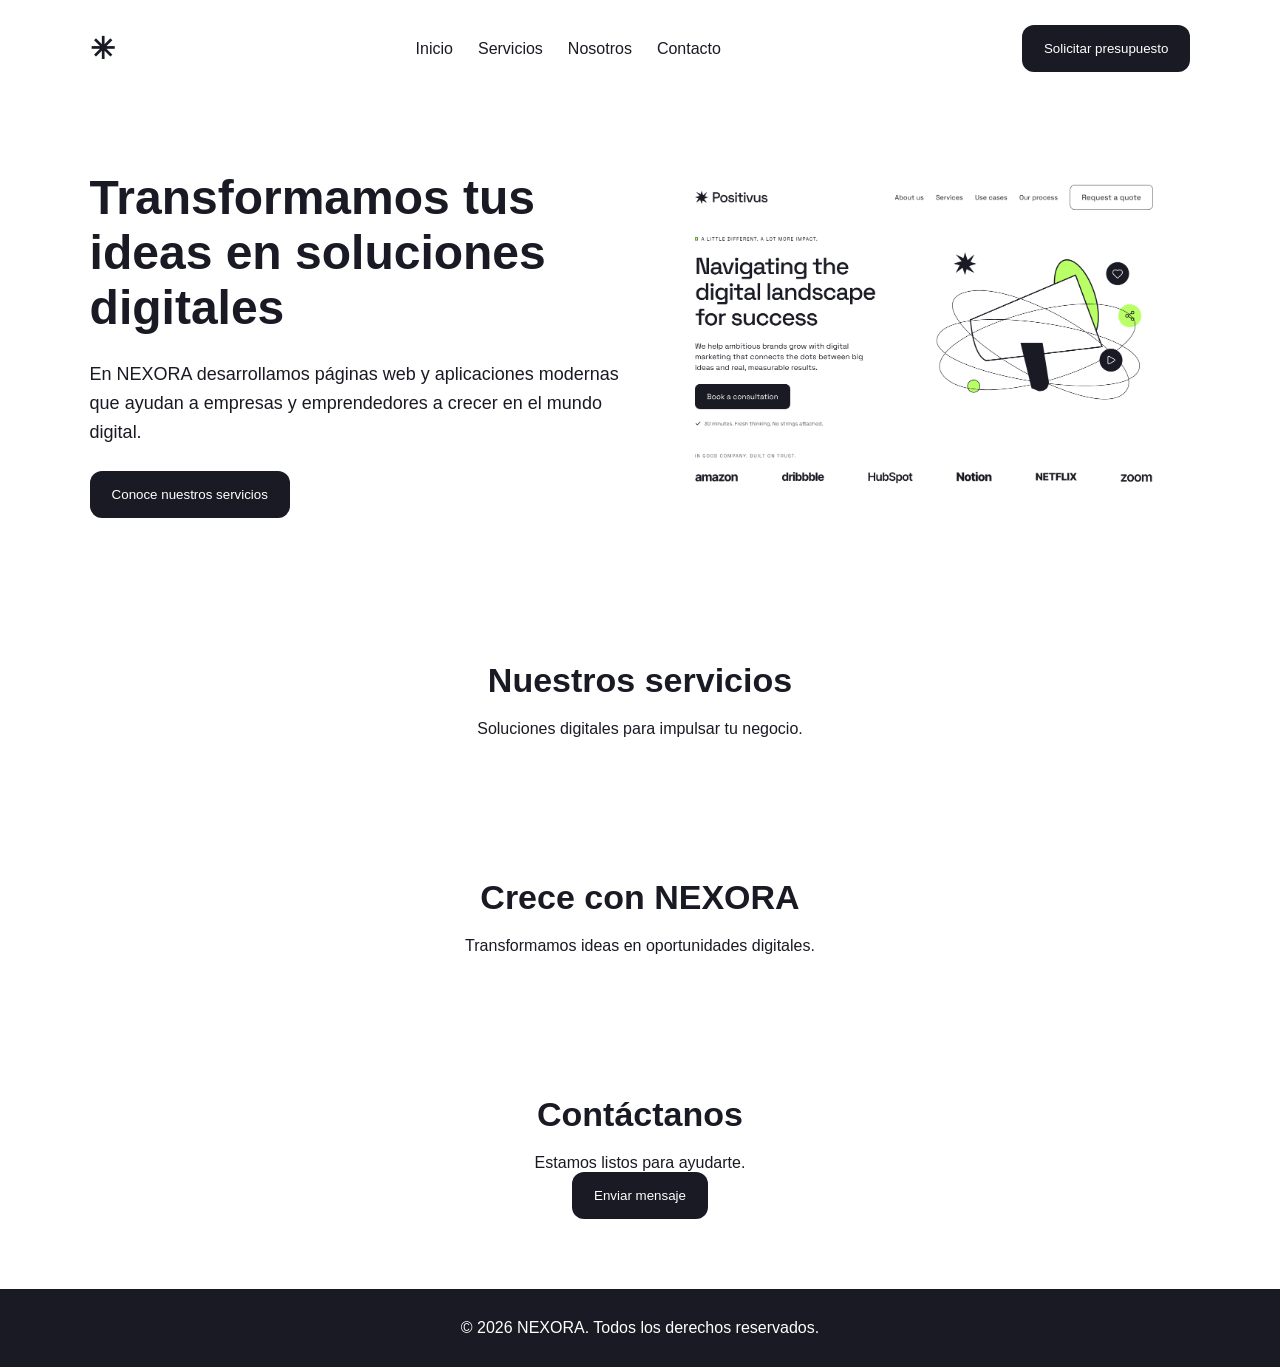
==== index.html @ 857f14ed "primera version de nexora" ====
<!DOCTYPE html>
<html lang="es">
<head>
    <meta charset="UTF-8">
    <meta name="viewport" content="width=device-width, initial-scale=1.0">
    <title>NEXORA - desarrollo web</title>
    <link rel="stylesheet" href="style.css">
</head>
<body>

    <header class="navbar">
        <h1>✳ </h1>
        <nav>
            <a href="#inicio">Inicio</a>
            <a href="#servicios">Servicios</a>
            <a href="#nosotros">Nosotros</a>
            <a href="#contacto">Contacto</a>
        </nav>
        <button>Solicitar presupuesto</button>
    </header>

    <main>
<section class="hero" id="inicio">
    <div class="hero-text">
        <h2>Transformamos tus ideas en soluciones digitales</h2>

        <p>
            En NEXORA desarrollamos páginas web y aplicaciones
            modernas que ayudan a empresas y emprendedores
            a crecer en el mundo digital.
        </p>

        <button>Conoce nuestros servicios</button>
    </div>

    <div class="hero-image">
        <img src="img/Navigation and hero.png"
             alt="NEXORA tecnología y desarrollo web">
    </div>
</section>

        <section id="servicios" class="services">
            <h2>Nuestros servicios</h2>
            <p>Soluciones digitales para impulsar tu negocio.</p>
        </section>

        <section id="nosotros" class="about">
            <h2>Crece con NEXORA</h2>
            <p>Transformamos ideas en oportunidades digitales.</p>
        </section>

        <section id="contacto" class="contact">
            <h2>Contáctanos</h2>
            <p>Estamos listos para ayudarte.</p>
            <button>Enviar mensaje</button>
        </section>
    </main>

    <footer>
        <p>© 2026 NEXORA. Todos los derechos reservados.</p>
    </footer>

    <script src="script.js"></script>
</body>
</html>
---- style.css ----
* {
    margin: 0;
    padding: 0;
    box-sizing: border-box;
}

body {
    font-family: Arial, sans-serif;
    color: #191a23;
    background: white;
}

.navbar {
    display: flex;
    justify-content: space-between;
    align-items: center;
    padding: 25px 7%;
}

.navbar h1 {
    font-size: 30px;
}

nav {
    display: flex;
    gap: 25px;
}

nav a {
    text-decoration: none;
    color: #191a23;
}

button {
    background: #191a23;
    color: white;
    border: none;
    border-radius: 12px;
    padding: 16px 22px;
    cursor: pointer;
}

.hero {
    display: flex;
    align-items: center;
    justify-content: space-between;
    padding: 70px 7%;
    gap: 35px;
}

.hero-text {
    flex: 1;
}

.hero-text h2 {
    font-size: 48px;
    margin-bottom: 25px;
}

.hero-text p {
    font-size: 18px;
    line-height: 1.6;
    margin-bottom: 25px;
}

.hero-image {
    flex: 1;
}

.hero-image img {
    width: 100%;
    height: auto;
}

.services, .about, .contact {
    padding: 70px 7%;
    text-align: center;
}

.services h2, .about h2, .contact h2 {
    font-size: 34px;
    margin-bottom: 20px;
}

footer {
    background: #191a23;
    color: white;
    padding: 30px;
    text-align: center;
}

@media (max-width: 768px) {
    .navbar {
        flex-wrap: wrap;
        gap: 20px;
    }

    nav {
        flex-wrap: wrap;
    }

    .hero {
        flex-direction: column;
    }

    .hero-text h2 {
        font-size: 36px;
    }
}
/* ===== IDENTIDAD VISUAL NEXORA ===== */
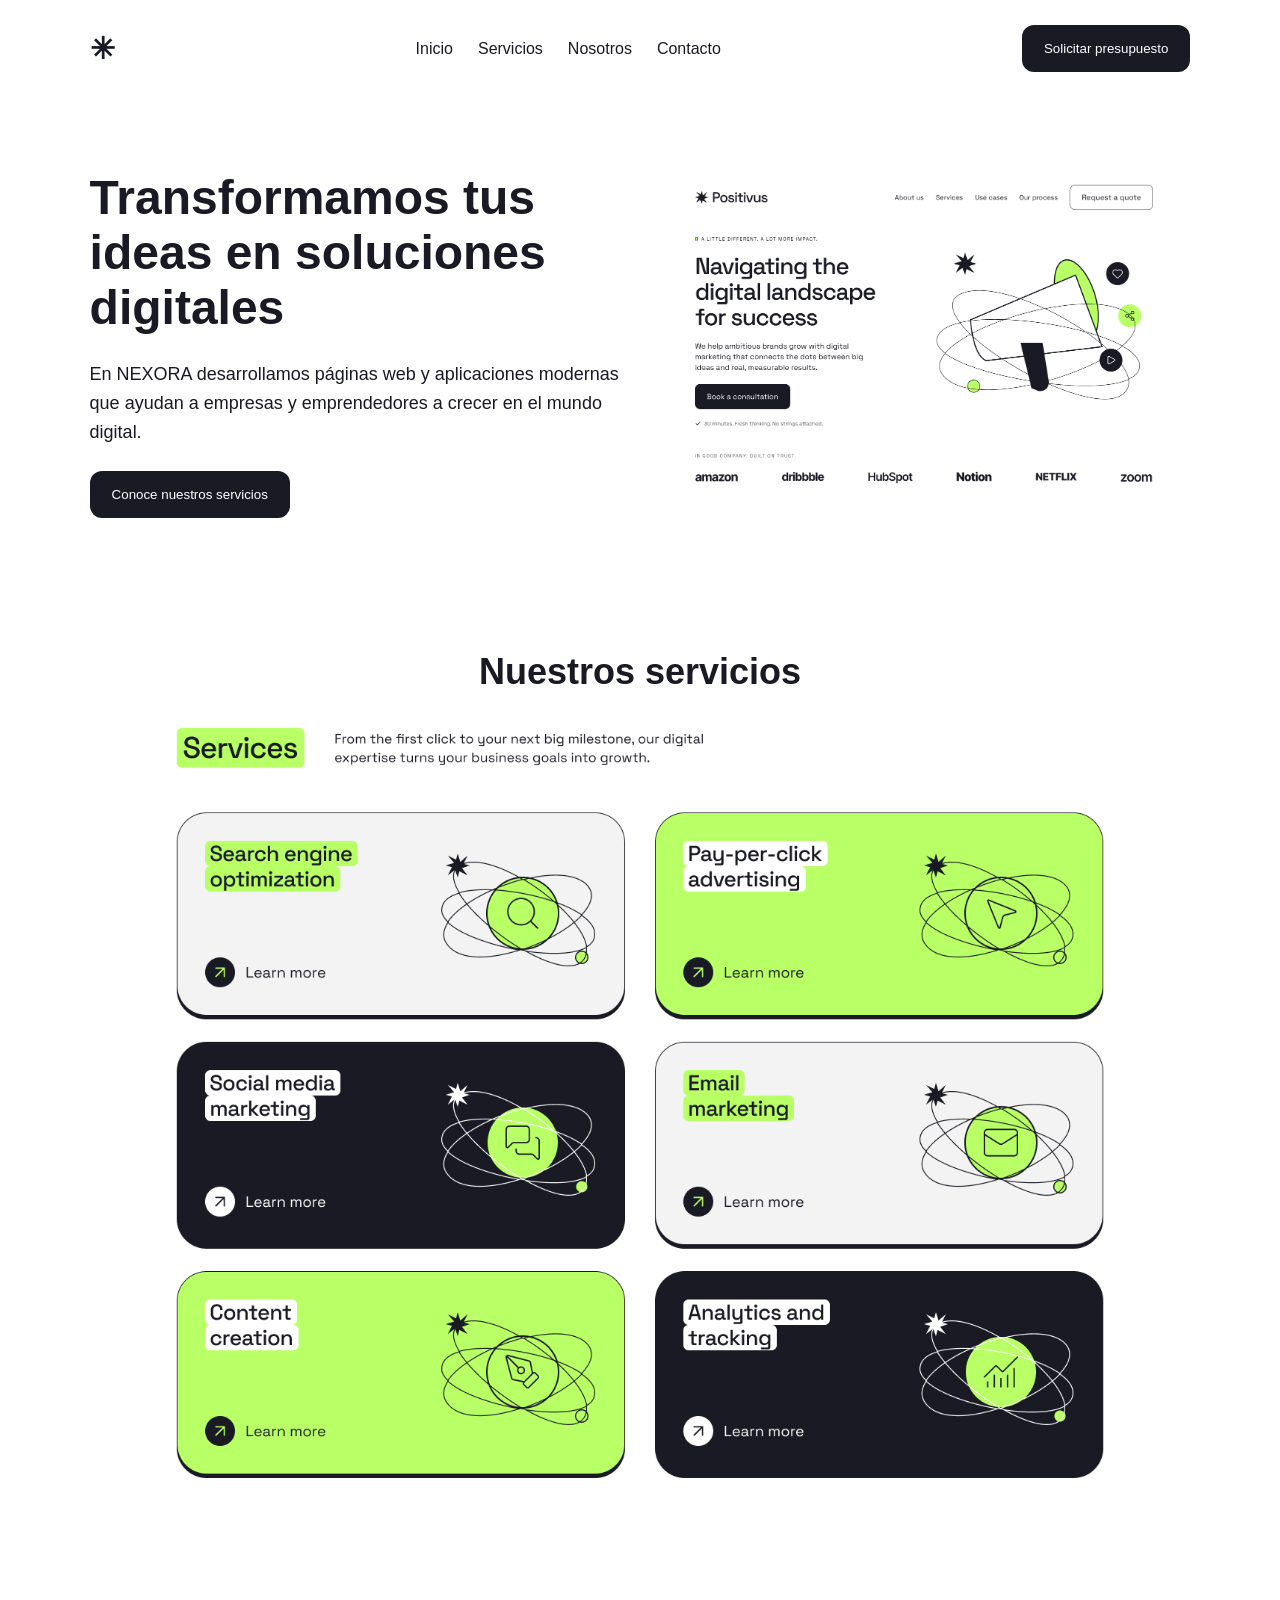
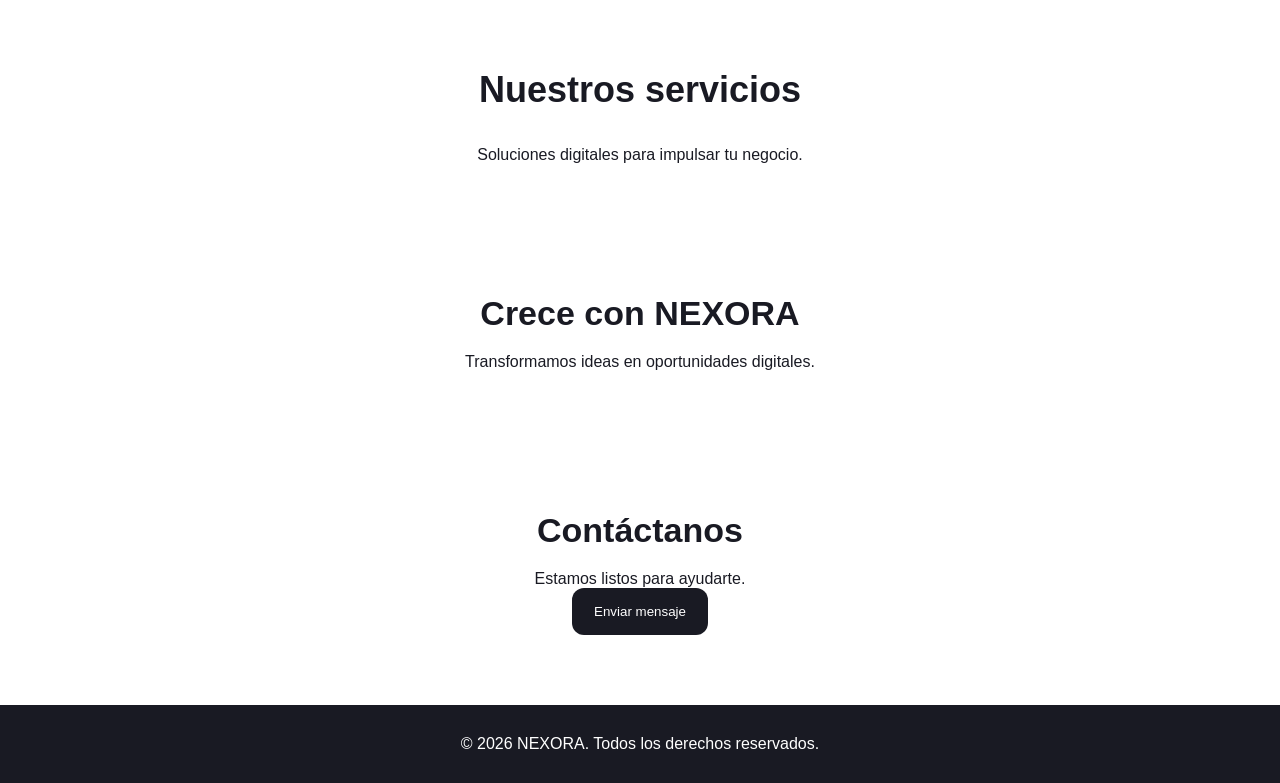
==== commit 0b230b26: "agrega seccion de servicios" ====
--- a/index.html
+++ b/index.html
@@ -38,6 +38,13 @@
              alt="NEXORA tecnología y desarrollo web">
     </div>
 </section>
+<section class="services" id="servicios">
+    <h2>Nuestros servicios</h2>
+
+    <div class="services-image">
+        <img src="img/Services.png" alt="Servicios de NEXORA">
+    </div>
+</section>
 
         <section id="servicios" class="services">
             <h2>Nuestros servicios</h2>
--- a/style.css
+++ b/style.css
@@ -107,6 +107,28 @@
         font-size: 36px;
     }
 }
-/* ===== IDENTIDAD VISUAL NEXORA ===== */
+/* SECCIÓN DE SERVICIOS */
+.services {
+    padding: 60px 8%;
+    text-align: center;
+}
 
+.services h2 {
+    font-size: 36px;
+    margin-bottom: 35px;
+    color: #191a23;
+}
 
+.services-image {
+    width: 100%;
+    max-width: 1100px;
+    margin: 0 auto;
+}
+
+.services-image img {
+    width: 100%;
+    height: auto;
+    display: block;
+    border-radius: 20px;
+}
+
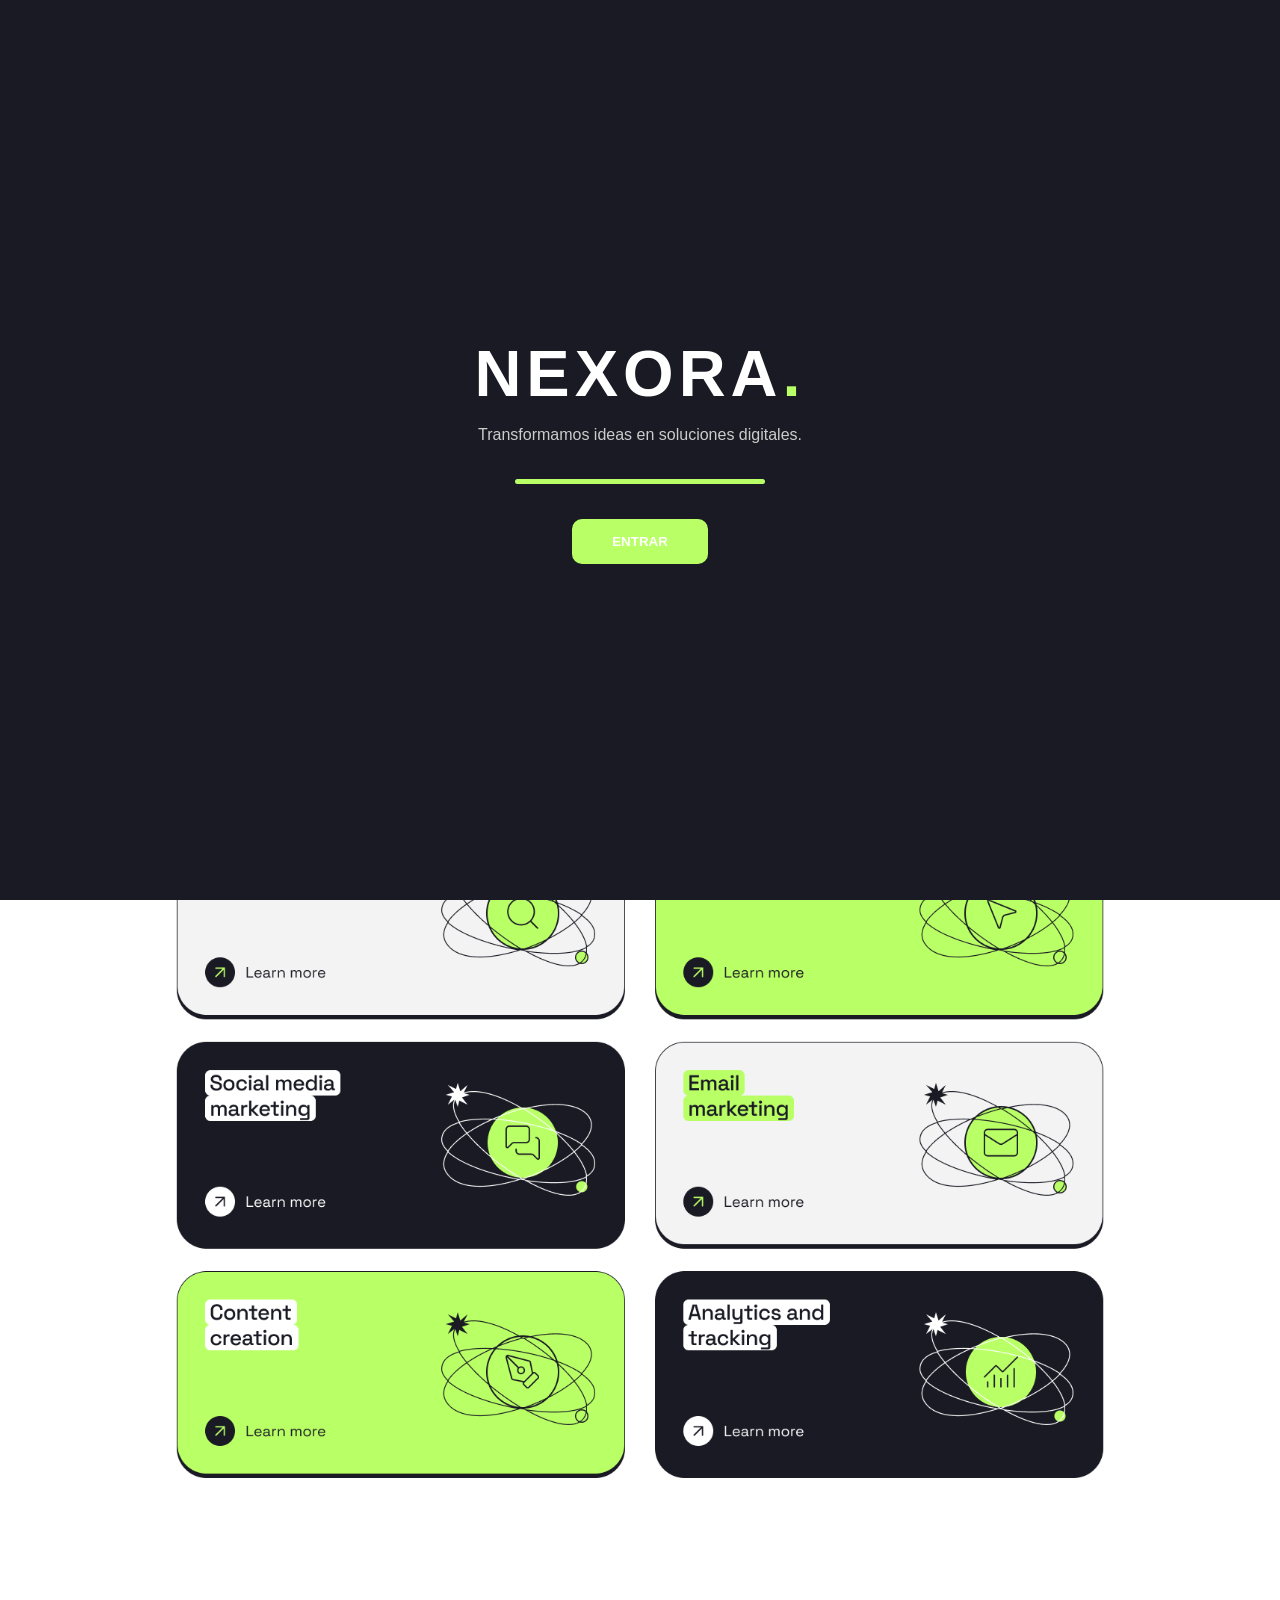
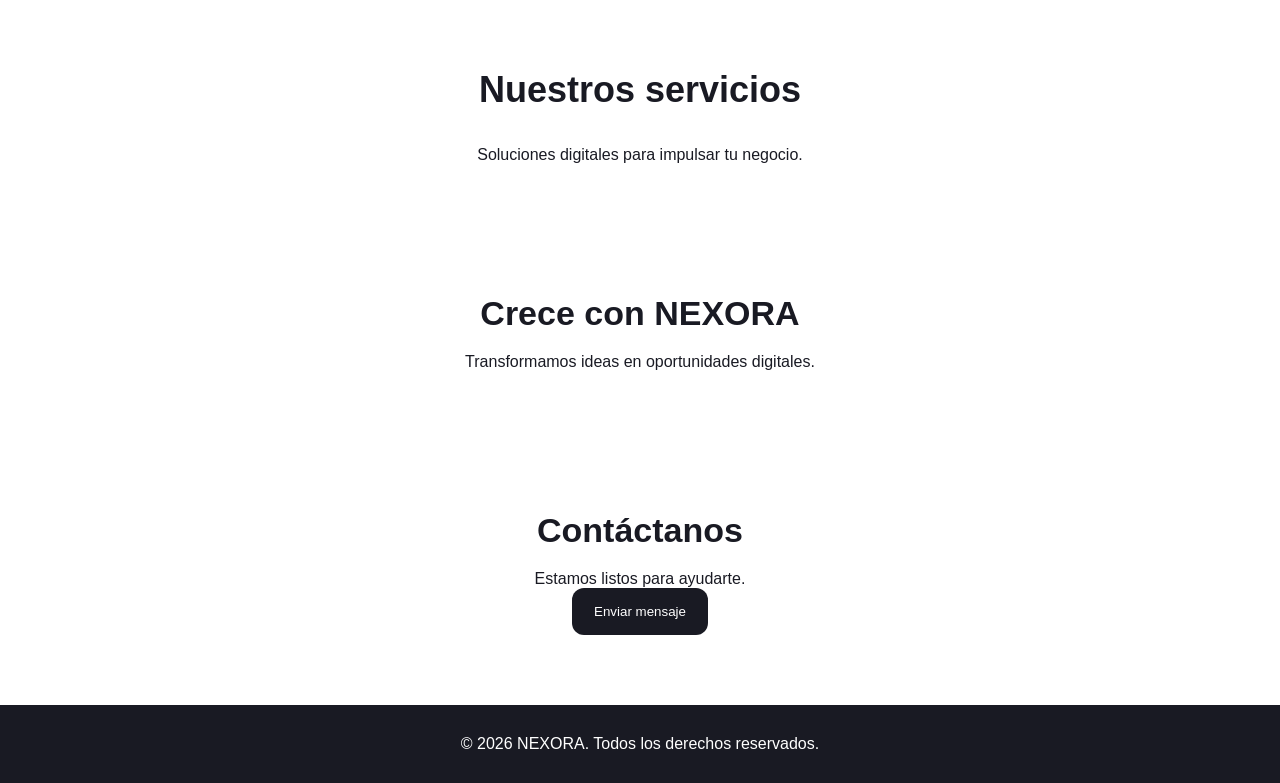
==== commit d1101861: "agrega pantalla de bienvenida nexora" ====
--- a/index.html
+++ b/index.html
@@ -7,6 +7,18 @@
     <link rel="stylesheet" href="style.css">
 </head>
 <body>
+    <div class="welcome-screen" id="welcome-screen">
+    <div class="welcome-content">
+        <h1>NEXORA<span>.</span></h1>
+        <p>Transformamos ideas en soluciones digitales.</p>
+
+        <div class="loading-bar">
+            <div class="loading-progress"></div>
+        </div>
+
+        <button id="enter-button">ENTRAR</button>
+    </div>
+</div>
 
     <header class="navbar">
         <h1>✳ </h1>
--- a/style.css
+++ b/style.css
@@ -131,4 +131,86 @@
     display: block;
     border-radius: 20px;
 }
-
+/* PANTALLA DE BIENVENIDA */
+
+.welcome-screen {
+    position: fixed;
+    inset: 0;
+    background: #191a23;
+    display: flex;
+    justify-content: center;
+    align-items: center;
+    z-index: 9999;
+    transition: opacity 0.8s ease, visibility 0.8s ease;
+}
+
+.welcome-content {
+    text-align: center;
+    color: white;
+    padding: 20px;
+}
+
+.welcome-content h1 {
+    font-size: 65px;
+    letter-spacing: 5px;
+}
+
+.welcome-content h1 span {
+    color: #b9ff66;
+}
+
+.welcome-content p {
+    margin: 15px 0 35px;
+    color: #cccccc;
+}
+
+.loading-bar {
+    width: 250px;
+    height: 5px;
+    background: #444;
+    margin: 0 auto 35px;
+    border-radius: 10px;
+    overflow: hidden;
+}
+
+.loading-progress {
+    width: 100%;
+    height: 100%;
+    background: #b9ff66;
+    animation: loading 2s ease-in-out;
+}
+
+@keyframes loading {
+    from { width: 0; }
+    to { width: 100%; }
+}
+
+#welcome-screen button {
+    background: #b9ff66;
+    border: none;
+    padding: 15px 40px;
+    border-radius: 10px;
+    font-weight: bold;
+    cursor: pointer;
+}
+
+.welcome-screen.hide {
+    opacity: 0;
+    visibility: hidden;
+}
+.welcome-screen {
+    position: fixed;
+    inset: 0;
+    z-index: 99999;
+    background: #191a23;
+    display: flex;
+    justify-content: center;
+    align-items: center;
+}
+
+.welcome-screen.hide {
+    opacity: 0;
+    visibility: hidden;
+    pointer-events: none;
+}
+
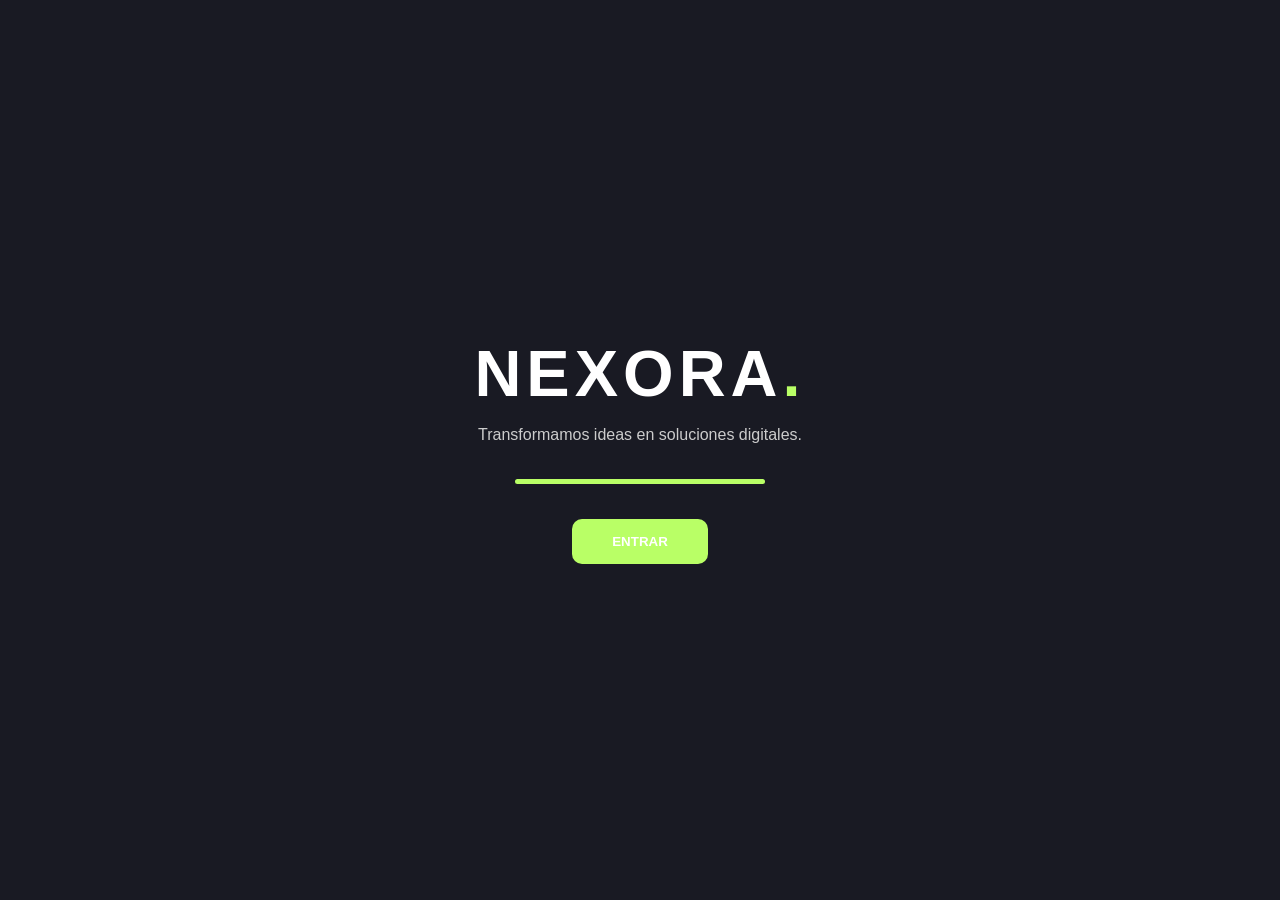
==== commit 25d1e3f7: "separa pagina principal y servisio" ====
--- a/index.html
+++ b/index.html
@@ -20,16 +20,18 @@
     </div>
 </div>
 
-    <header class="navbar">
-        <h1>✳ </h1>
-        <nav>
-            <a href="#inicio">Inicio</a>
-            <a href="#servicios">Servicios</a>
-            <a href="#nosotros">Nosotros</a>
-            <a href="#contacto">Contacto</a>
-        </nav>
-        <button>Solicitar presupuesto</button>
-    </header>
+<header class="navbar">
+    <h1>✳</h1>
+
+    <nav>
+        <a href="index.html">Inicio</a>
+        <a href="servicios.html">Servicios</a>
+        <a href="#nosotros">Nosotros</a>
+        <a href="#contacto">Contacto</a>
+    </nav>
+
+    <button>Solicitar presupuesto</button>
+</header>
 
     <main>
 <section class="hero" id="inicio">
@@ -49,14 +51,7 @@
         <img src="img/Navigation and hero.png"
              alt="NEXORA tecnología y desarrollo web">
     </div>
-</section>
-<section class="services" id="servicios">
-    <h2>Nuestros servicios</h2>
 
-    <div class="services-image">
-        <img src="img/Services.png" alt="Servicios de NEXORA">
-    </div>
-</section>
 
         <section id="servicios" class="services">
             <h2>Nuestros servicios</h2>
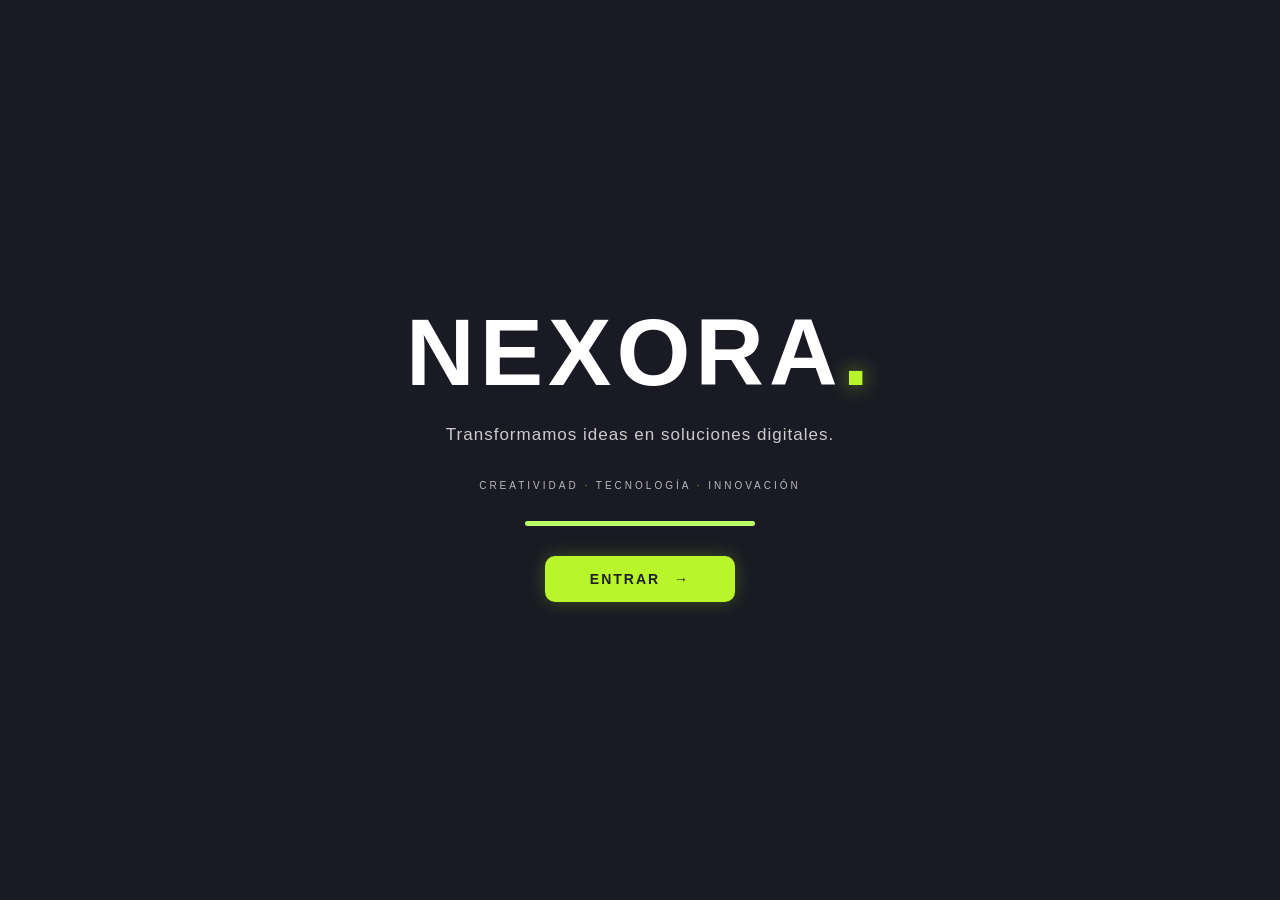
==== commit 11164d2b: "actualiza pantalla de vienvenida de NEXORA" ====
--- a/index.html
+++ b/index.html
@@ -9,17 +9,31 @@
 <body>
     <div class="welcome-screen" id="welcome-screen">
     <div class="welcome-content">
-        <h1>NEXORA<span>.</span></h1>
-        <p>Transformamos ideas en soluciones digitales.</p>
+
+        <div class="welcome-brand">
+            <h1>NEXORA<span>.</span></h1>
+        </div>
+
+        <p class="welcome-description">
+            Transformamos ideas en soluciones digitales.
+        </p>
+
+        <div class="welcome-details">
+            CREATIVIDAD <span>·</span>
+            TECNOLOGÍA <span>·</span>
+            INNOVACIÓN
+        </div>
 
         <div class="loading-bar">
             <div class="loading-progress"></div>
         </div>
 
-        <button id="enter-button">ENTRAR</button>
+        <button id="enter-button">
+            ENTRAR <span>→</span>
+        </button>
+
     </div>
 </div>
-
 <header class="navbar">
     <h1>✳</h1>
 
--- a/style.css
+++ b/style.css
@@ -214,3 +214,108 @@
     pointer-events: none;
 }
 
+
+.welcome-content {
+    text-align: center;
+    animation: welcomeAppear 1.2s ease forwards;
+}
+
+.welcome-brand h1 {
+    font-size: clamp(55px, 9vw, 95px);
+    font-weight: 800;
+    letter-spacing: 5px;
+    color: white;
+    margin-bottom: 18px;
+    animation: logoReveal 1.2s ease-out both;
+}
+
+.welcome-brand h1 span {
+    color: #B8F52B;
+    text-shadow: 0 0 20px rgba(184, 245, 43, 0.6);
+    animation:  greenGlow  2s ease-in-out infinite alternate;
+}
+
+.welcome-description {
+    font-size: 17px;
+    letter-spacing: 1px;
+    margin-bottom: 22px;
+}
+
+.welcome-details {
+    font-size: 10px;
+    letter-spacing: 3px;
+    margin-bottom: 30px;
+    opacity: 0.7;
+}
+
+.welcome-details span {
+    color: #B8F52B;
+}
+
+.loading-bar {
+    width: 230px;
+    margin: 0 auto 30px;
+    border-radius: 20px;
+    overflow: hidden;
+}
+#enter-button {
+    background: #B8F52B !important;
+    color: #202020 !important;
+    border: none !important;
+    padding: 16px 45px;
+    min-width: 190px;
+    border-radius: 12px;
+    font-size: 14px;
+    font-weight: 800;
+    letter-spacing: 2px;
+    cursor: pointer;
+    transition: all 0.3s ease;
+    box-shadow: 0 0 18px rgba(184, 245, 43, 0.25);
+}
+
+#enter-button:hover {
+    background: #c8ff48 !important;
+    color: #202020 !important;
+    transform: translateY(-4px);
+    box-shadow: 0 0 25px rgba(184, 245, 43, 0.5);
+}
+
+#enter-button span {
+    margin-left: 8px;
+}
+@keyframes logoReveal {
+    from {
+        opacity: 0;
+        transform: translateY(25px);
+        letter-spacing: 15px;
+    }
+
+    to {
+        opacity: 1;
+        transform: translateY(0);
+        letter-spacing: 5px;
+    }
+}
+
+@keyframes greenGlow {
+    from {
+        text-shadow: 0 0 5px rgba(184, 245, 43, 0.3);
+    }
+
+    to {
+        text-shadow: 0 0 22px rgba(184, 245, 43, 0.8);
+    }
+}
+
+
+.welcome-screen {
+    opacity: 5;
+    visibility: visible;
+    transition: opacity 0.8s ease, visibility 0.8s ease;
+}
+
+.welcome-screen.hide {
+    opacity: 0;
+    visibility: hidden;
+    pointer-events: none;
+}
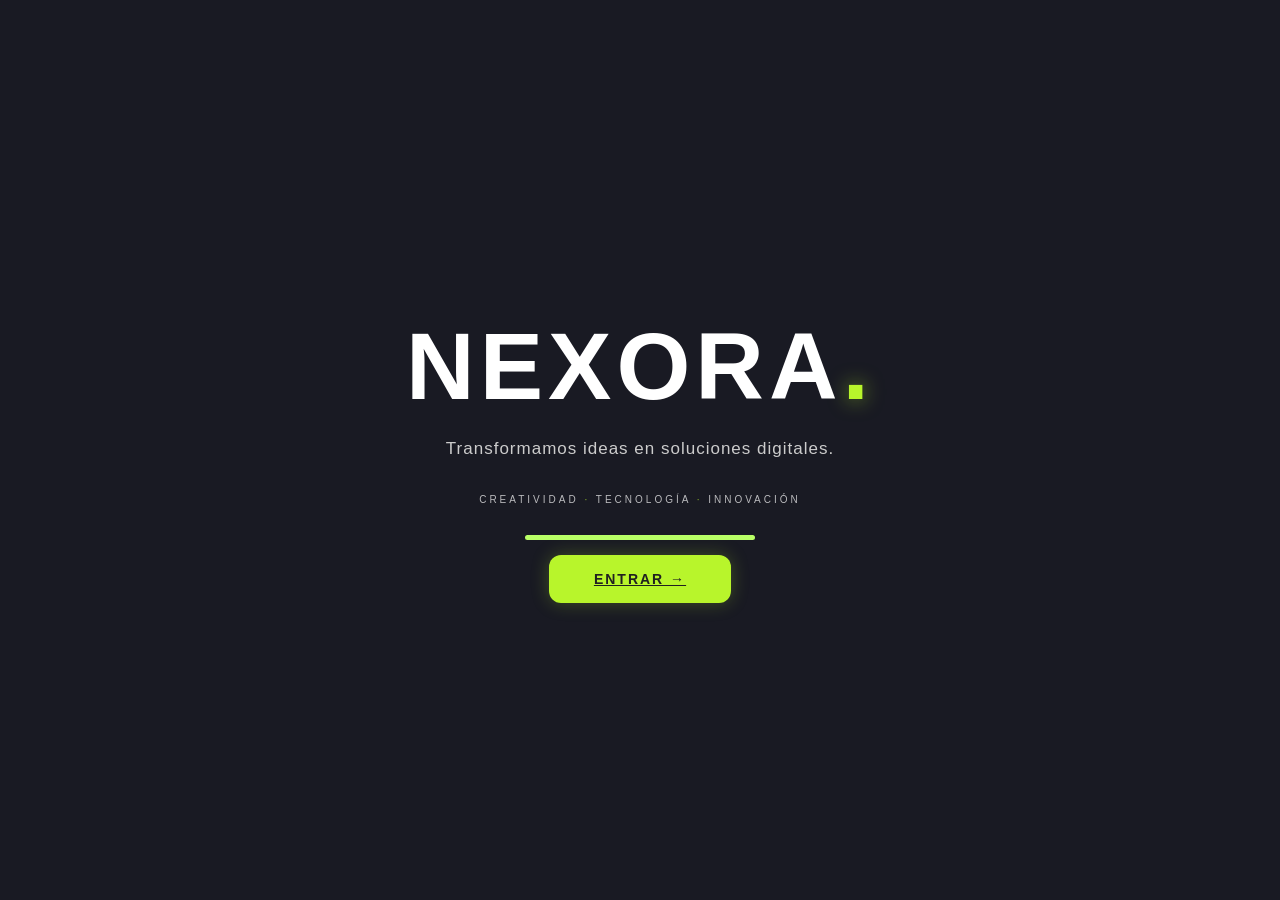
==== commit 97f4f34e: "elimina javaScipt y adapta bienvenida con css" ====
--- a/index.html
+++ b/index.html
@@ -27,10 +27,7 @@
         <div class="loading-bar">
             <div class="loading-progress"></div>
         </div>
-
-        <button id="enter-button">
-            ENTRAR <span>→</span>
-        </button>
+<a href="#inicio" id="enter-button">ENTRAR →</a>
 
     </div>
 </div>
@@ -38,6 +35,7 @@
     <h1>✳</h1>
 
     <nav>
+        
         <a href="index.html">Inicio</a>
         <a href="servicios.html">Servicios</a>
         <a href="#nosotros">Nosotros</a>
@@ -88,6 +86,6 @@
         <p>© 2026 NEXORA. Todos los derechos reservados.</p>
     </footer>
 
-    <script src="script.js"></script>
+    
 </body>
 </html>
--- a/style.css
+++ b/style.css
@@ -309,12 +309,18 @@
 
 
 .welcome-screen {
-    opacity: 5;
+    opacity: 1;
     visibility: visible;
     transition: opacity 0.8s ease, visibility 0.8s ease;
 }
 
-.welcome-screen.hide {
+.welcome-screen {
+    opacity: 1;
+    visibility: visible;
+    transition: opacity 0.8s ease, visibility 0.8s ease;
+}
+
+body:has(#inicio:target) .welcome-screen {
     opacity: 0;
     visibility: hidden;
     pointer-events: none;
